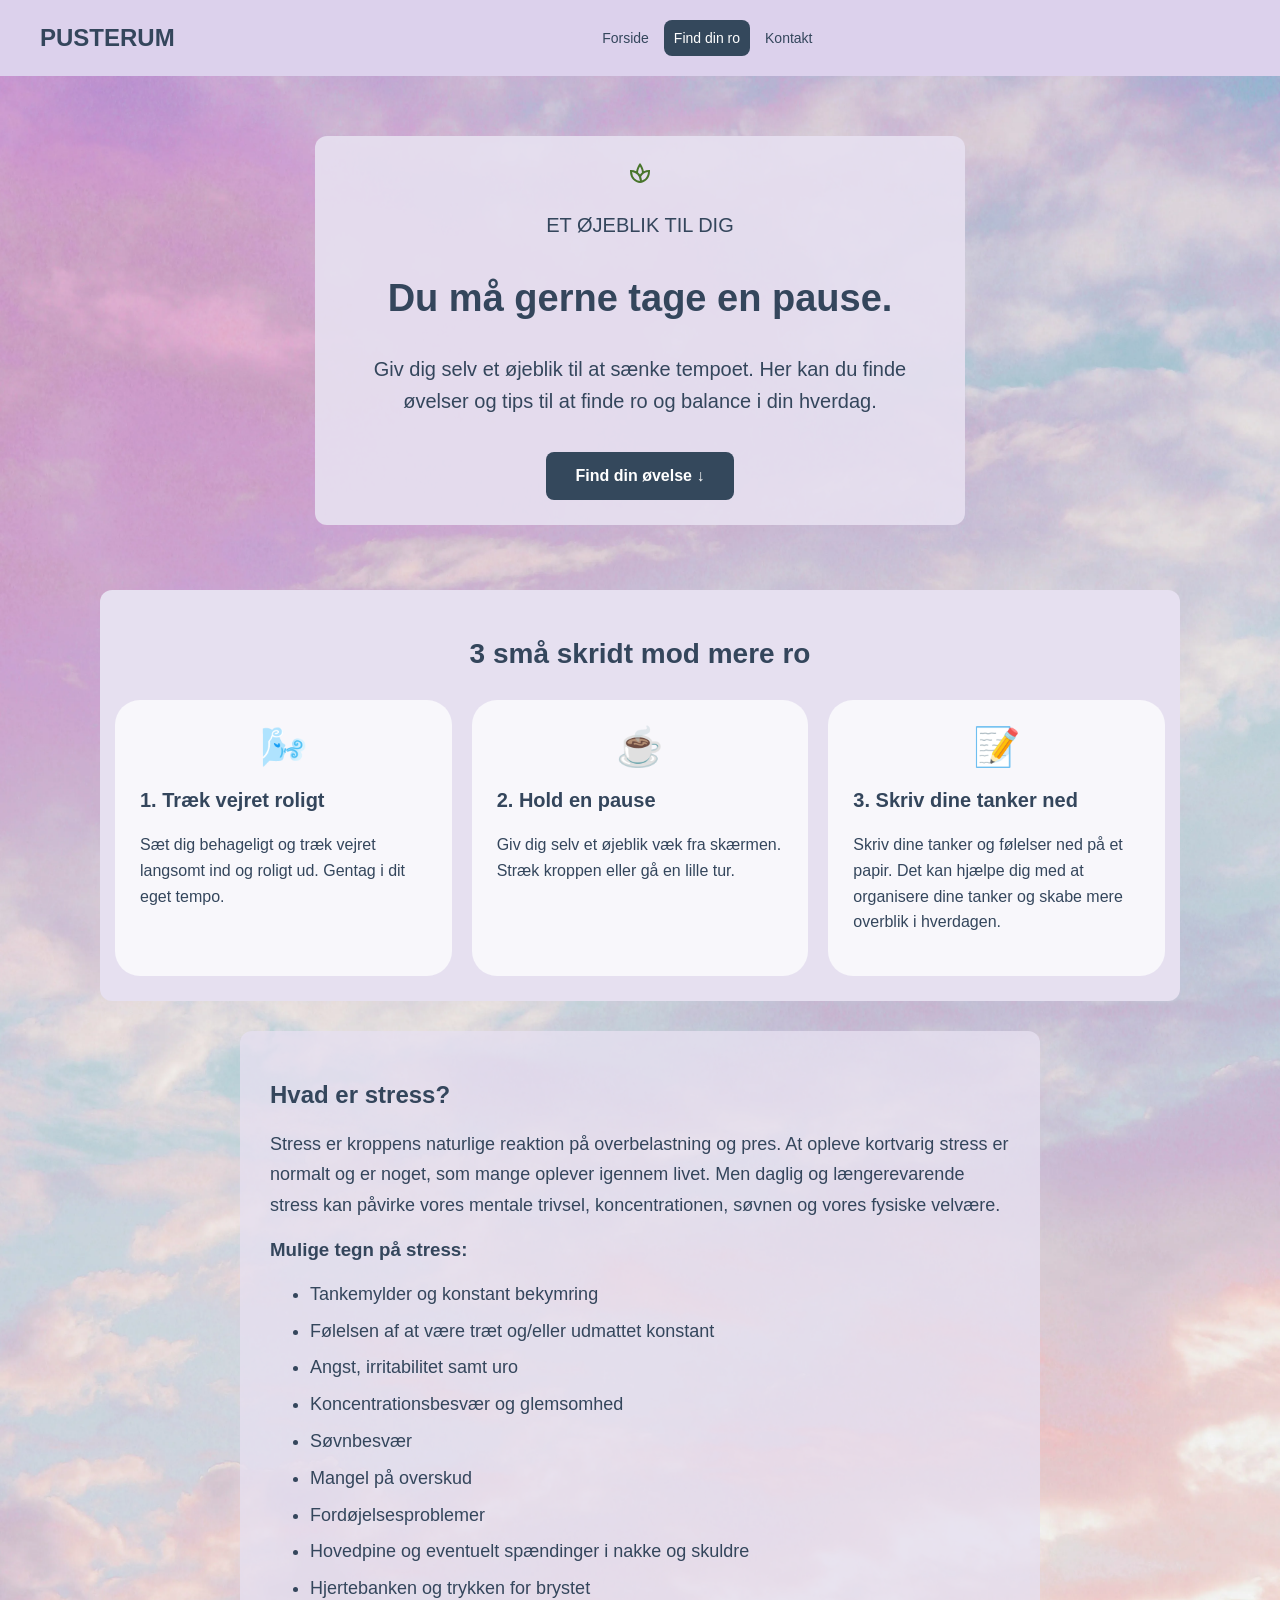
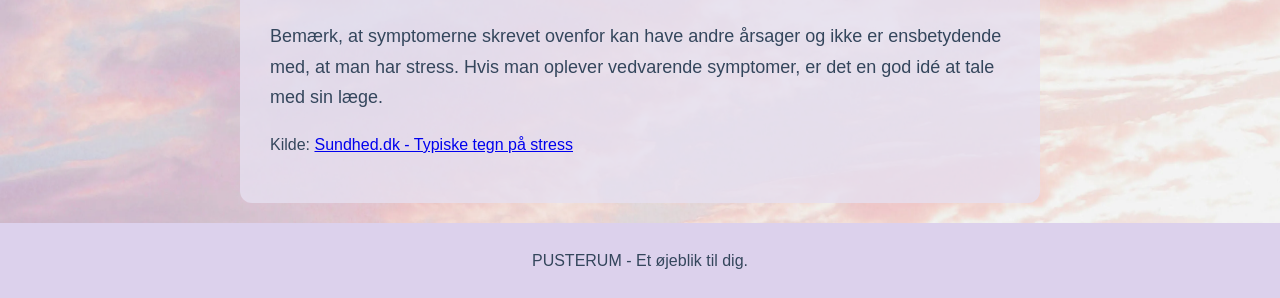
==== find-ro.html @ 78912698 "Add files via upload" ====
<!DOCTYPE html>
<html lang="da">
<head>
    <meta charset="UTF-8">
    <meta name="viewport" content="width=device-width, initial-scale=1.0">
    <title>Find din ro | PUSTERUM</title>
    <link rel="stylesheet" href="css/style.css">
    <meta name="description" content="Find ro med PUSTERUM. Udforsk enkle øvelser, bliv klogere på hvad stress er og få inspiration til at lære at tage små pauser i hverdagen.">
</head>
<body>

    <header>
        <a href="index.html" class="logo">PUSTERUM</a>

        <nav aria-label="Hovednavigation">
            <ul>
                <li><a href="index.html">Forside</a></li>
                <li><a href="find-ro.html" aria-current="page">Find din ro</a></li>
                <li><a href="kontakt.html">Kontakt</a></li>
            </ul>
        </nav>
    </header>

    <main class="find-ro-main">
        <section class="hero find-ro-hero">
            <div class="find-ro-tekst">
            <img src="images/roblad.svg.svg" alt="" class="ro-blad" width="24" height="24">
            <p class="hero-overtekst">ET ØJEBLIK TIL DIG</p>
            <h1>Du må gerne tage en pause.</h1>
            <p>Giv dig selv et øjeblik til at sænke tempoet. Her kan du finde øvelser og tips til at finde ro og balance i din hverdag.</p>
            <a href="#øvelser" class="button">Find din øvelse ↓</a>
            </div>
        </section>

        <section class="intro øvelser-sektion" id="øvelser">
            <h2>3 små skridt mod mere ro</h2>

            <div class="øvelser">

                <div class="øvelse-kort">
                    <span class="øvelse-ikon" aria-hidden="true">🌬️</span>
                    <h3>1. Træk vejret roligt</h3>
                    <p>Sæt dig behageligt og træk vejret langsomt ind og roligt ud. Gentag i dit eget tempo.</p>
                    </div>

                <div class="øvelse-kort">
                    <span class="øvelse-ikon" aria-hidden="true">☕</span>
                    <h3>2. Hold en pause</h3>
                    <p>Giv dig selv et øjeblik væk fra skærmen. Stræk kroppen eller gå en lille tur.</p>
                    </div>

                <div class="øvelse-kort">
                    <span class="øvelse-ikon" aria-hidden="true">📝</span>
                    <h3>3. Skriv dine tanker ned</h3>
                    <p>Skriv dine tanker og følelser ned på et papir. Det kan hjælpe dig med at organisere dine tanker og skabe mere overblik i hverdagen.</p>
                </div>

            </div>

        </section>
        <section class="stress-info">
            <h2> Hvad er stress?</h2>
            <p> Stress er kroppens naturlige reaktion på overbelastning og pres. At opleve kortvarig stress er normalt og er noget, som mange oplever igennem livet. Men daglig og længerevarende stress kan påvirke vores mentale trivsel, koncentrationen, søvnen og vores fysiske velvære.</p>
            
            <h3>Mulige tegn på stress:</h3>
            <ul>
                <li>Tankemylder og konstant bekymring</li>
                <li>Følelsen af at være træt og/eller udmattet konstant</li>
                <li>Angst, irritabilitet samt uro</li>
                <li>Koncentrationsbesvær og glemsomhed</li>
                <li>Søvnbesvær</li>
                <li>Mangel på overskud</li>
                <li>Fordøjelsesproblemer</li>
                <li>Hovedpine og eventuelt spændinger i nakke og skuldre</li>
                <li>Hjertebanken og trykken for brystet</li>
            </ul>
            <p> Bemærk, at symptomerne skrevet ovenfor kan have andre årsager og ikke er ensbetydende med, at man har stress. Hvis man oplever vedvarende symptomer, er det en god idé at tale med sin læge.</p>
            <p class="stress-kilde">
                Kilde:
                <a href="https://www.sundhed.dk/borger/trivsel/bedre-trivsel/stress/er-du-stresset-saadan-genkender-du-dine-tegn/">
                    Sundhed.dk - Typiske tegn på stress
                </a>
            </p>
        </section>
    </main>
<footer>
    <p>PUSTERUM - Et øjeblik til dig.</p>
</footer>

</body>
</html>
---- css/style.css ----
body {
    background-color: #f8f7fb;
    color: #34465c;
    font-family: Arial, sans-serif;
    margin: 0;
}

h1 {
    font-size: 36px;
}

p {
    font-size: 18px;
    line-height: 1.6;
}

header {
    display: flex;
    justify-content: space-between;
    align-items: center;
    padding: 20px 40px;
    background-color: #dcd1ec;
}

.logo {
    font-size: 24px;
    font-weight: bold;
    color: #34465c;
    text-decoration: none;
}

nav ul {
    display: flex;
    gap: 30px;
    list-style: none;
    margin: 0;
    padding: 0;
}

nav a {
    display: inline-block;
    color: #34465c;
    text-decoration: none;
    font-size: 16px;
    padding: 10px 15px;
    border-radius: 8px;
}
nav a:hover {
    background-color: #b9a7d2;
    color: #34465c;
}

nav a[aria-current="page"] {
    color: #ffffff;
    background-color: #34485c;
}

nav a:focus-visible,
.logo:focus-visible {
    outline: 3px solid #34485c;
    outline-offset: 4px;
}

main {
    padding: 40px 20px;
}

.hero {
    max-width: 800px;
    margin: 0 auto;
    padding: 80px 0px;
    text-align: center;
}           

.hero h1 {
    font-size: clamp(32px, 5vw, 48px);
    line-height: 1.2;
}       

.hero p {
    font-size: 20px;
    margin-bottom: 35px;
}

.button {
    display: inline-block;
    background-color: #34485c;
    color: #ffffff;
    padding: 15px 30px;
    border-radius: 8px;
    text-decoration: none;
    font-weight: bold;
}

.button:hover {
    background-color: #4d6380;
}

.intro {
    max-width: 800px;
    margin: 0 auto;
    padding: 40px 25px;
    background-color: #e6e0f0;
    border-radius: 12px;
    text-align: center;
}

.intro h2 {
    font-size: 28px;
    color: #34465c;
}

.intro h3 {
    font-size: 24px;
    color: #34465c;
}

.intro p {
    font-size: 18px;
    line-height: 1.6;
}

.øvelser {
   display: grid;
    grid-template-columns: repeat(3, 1fr);
    gap: 20px;
    margin-top: 30px;
}

.øvelse-kort {
  background-color: #f8f7fb;
  padding: 25px;
  border-radius: 25px;
  text-align: left;
}

.øvelse-kort h3 {
    font-size: 20px;
    color: #34465c;
}

.øvelse-kort p {
    font-size: 16px;
    line-height: 1.6;
}

@media (max-width: 700px) {
    .øvelser {
        grid-template-columns: 1fr;
    }

    .øvelser-sektion h2 {
        font-size: 26px;
        line-height: 1.3;
    }
}

.kontakt {
    max-width: 600px;
    margin: 0 auto;
    padding: 40px;
    background-color: #e6e0f0;
    border-radius: 12px;
}

.kontakt h2 {
    text-align: center;
    font-size: 28px;
}

.kontakt form {
    display: flex;
    flex-direction: column;
    gap: 12px;
}

.kontakt label {
    font-weight: bold;
}

.kontakt input,
.kontakt textarea {
    padding: 12px;
    border: 2px solid #34485c;
    border-radius: 8px;
    background-color: #ffffff;
    color: #34465c;
    font: inherit;
    width: 100%;
    box-sizing: border-box;
}

.kontakt input:focus-visible,
.kontakt textarea:focus-visible {
    outline: 3px solid #34465c;
    outline-offset: 3px;
}

.kontakt button {
    background-color: #34465c;
    color: #ffffff;
    padding: 15px;
    border: none;
    border-radius: 8px;
    font-size: 16px;
    font-weight: bold;
    cursor: pointer;
}

.kontakt button:hover {
    background-color: #4d6380;
}

.kontakt button:focus-visible {
    outline: 3px solid #34465c;
    outline-offset: 4px;
}

.formular-info {
    text-align: center;
    margin-top: 20px;
    font-size: 14px;
}

@media (max-width: 600px) {
    header {
        flex-direction: column;
        gap: 15px;
        padding: 20px 15px;
    }
}

nav {
    width: 100%;
}

nav ul {
    flex-wrap: wrap;
    justify-content: center;
    gap: 5px;
}

nav a {
    padding: 10px;
    font-size: 14px;
}

main {
    padding: 20px 15px;
}

.hero {
    padding: 60px 20px 30px;
}

.hero h1 {
    font-size: 32px;
}

.hero p {
    font-size: 16px;
}

.button {
    max-width: 100%;
    box-sizing: border-box;
    text-align: center;
}

.intro {
    padding: 25px 15px;
}

.forside-billede {
    display: block;
    width: 90%;
    max-width: 1200px;
    margin: 20px auto 30px;
    object-fit: cover;
    margin: 0 auto 30px;
    border-radius: 12px;
}

.forside-billede img {
    width: 100%;
    height: 420px;
    object-fit: cover;
    display: block;
    border-radius: 20px;
}

.forside-hero {
    max-width: none;
    min-height: 500px;
    box-sizing: border-box;
    padding: 40px 24px 70px;

    background-image: url('../images/calmocean.webp');

    background-size: cover;
    background-position: center;
    background-repeat: no-repeat;
    border-radius: 0;
    margin-bottom: 25px;

    display: flex;
    flex-direction: column;
    justify-content: flex-start;
    align-items: center;
    text-align: center;
}

.forside-tekst {
    max-width: 650px;
    margin: 0 auto;
    padding: 30px;
    background-color: rgba(230, 224, 240, 0.80);
    border-radius: 12px;
    text-align: center;
}

.forside-tekst .hero-overtekst {
    font-size: 14px;
    font-weight: 400;
}

.forside-tekst .forside-undertekst {
    font-size: 20px;
    line-height: 1.6;
    font-weight: 400;
    color: #34465c;
    margin: 0 auto 30px;
}

.forside-hero h1 {
    font-weight: 700;
}

.forside-hero p {
    font-weight: 600;
    max-width: 680px;
}

.forside-main {
    padding-top: 0;
    padding-left: 0;
    padding-right: 0;
}

@media (max-width: 600px) {
    .forside-hero {
        padding-top: 15px;
    }

    .forside-hero h1 {
        margin-bottom: 10px;
    }

    .forside-hero p {
        margin-top: 0;
        margin-bottom: 15px;
    }
}

.øvelser-sektion {
    max-width: 1050px;
}

.stress-info {
    max-width: 800px;
    margin: 30px auto 0;
    padding: 30px;
    background-color: rgba(230, 224, 240, 0.80);
    border-radius: 12px;
    box-sizing: border-box;
}

.stress-info p {
    font-size: 18px;
    line-height: 1.7;
    color: #34465c;
}

.stress-info .stress-kilde {
    font-size: 16px;
    line-height: 1.5;
    margin-top: 20px;
}

.stress-info li {
    font-size: 18px;
    line-height: 1.6;
    margin-bottom: 8px;
}

.find-ro-hero {
    max-width: none;
    min-height: 420px;
    padding: 40px 20px;
    box-sizing: border-box;
    margin: 0 auto 25px;
    border-radius: 16px;

    display: flex;
    justify-content: center;
    align-items: center;
}

.find-ro-main {
    background-image: url("../images/lillahimmel.webp");
    background-size: cover;
    background-position: center;
    background-repeat: no-repeat;
}

.find-ro-tekst {
    max-width: 600px;
    padding: 25px;
    background-color: rgba(230, 224, 240, 0.92);
    border-radius: 12px;
}

.find-ro-tekst p {
    font-size: 20px;
    line-height: 1.6;
}

.find-ro-tekst h1 {
    font-size: 38px;
    line-height: 1.2;
}

.øvelse-ikon {
    display: block;
    font-size: 38px;
    text-align: center;
    margin-bottom: 15px;
}

.kontakt-hero {
    max-width: 800px;
    min-height: auto;
    padding: 35px 20px 25px;
    margin-bottom: 25px;
}

.kontakt-layout {
    display: grid;
    grid-template-columns: 1fr 1fr;
    gap: 30px;
    max-width: 1100px;
    margin: 0 auto;
    align-items: stretch;
}

.kontakt-layout .kontakt {
    width: 100%;
    max-width: none;
    margin: 0;
    box-sizing: border-box;
}

.kontakt-billede {
    display: block;
    width: 100%;
    height: 100%;
    max-height: 600px;
    object-fit: cover;
    border-radius: 12px;
}

@media (max-width: 700px) {
    .kontakt-layout {
        grid-template-columns: 1fr;
    }

    .kontakt-billede {
        height: 260px;
    }
}

footer {
    background-color: #dcd1ec;
    color: #34465c;
    text-align: center;
    padding: 25px 15px;
}

footer p {
    margin: 0;
    font-size: 16px;
}
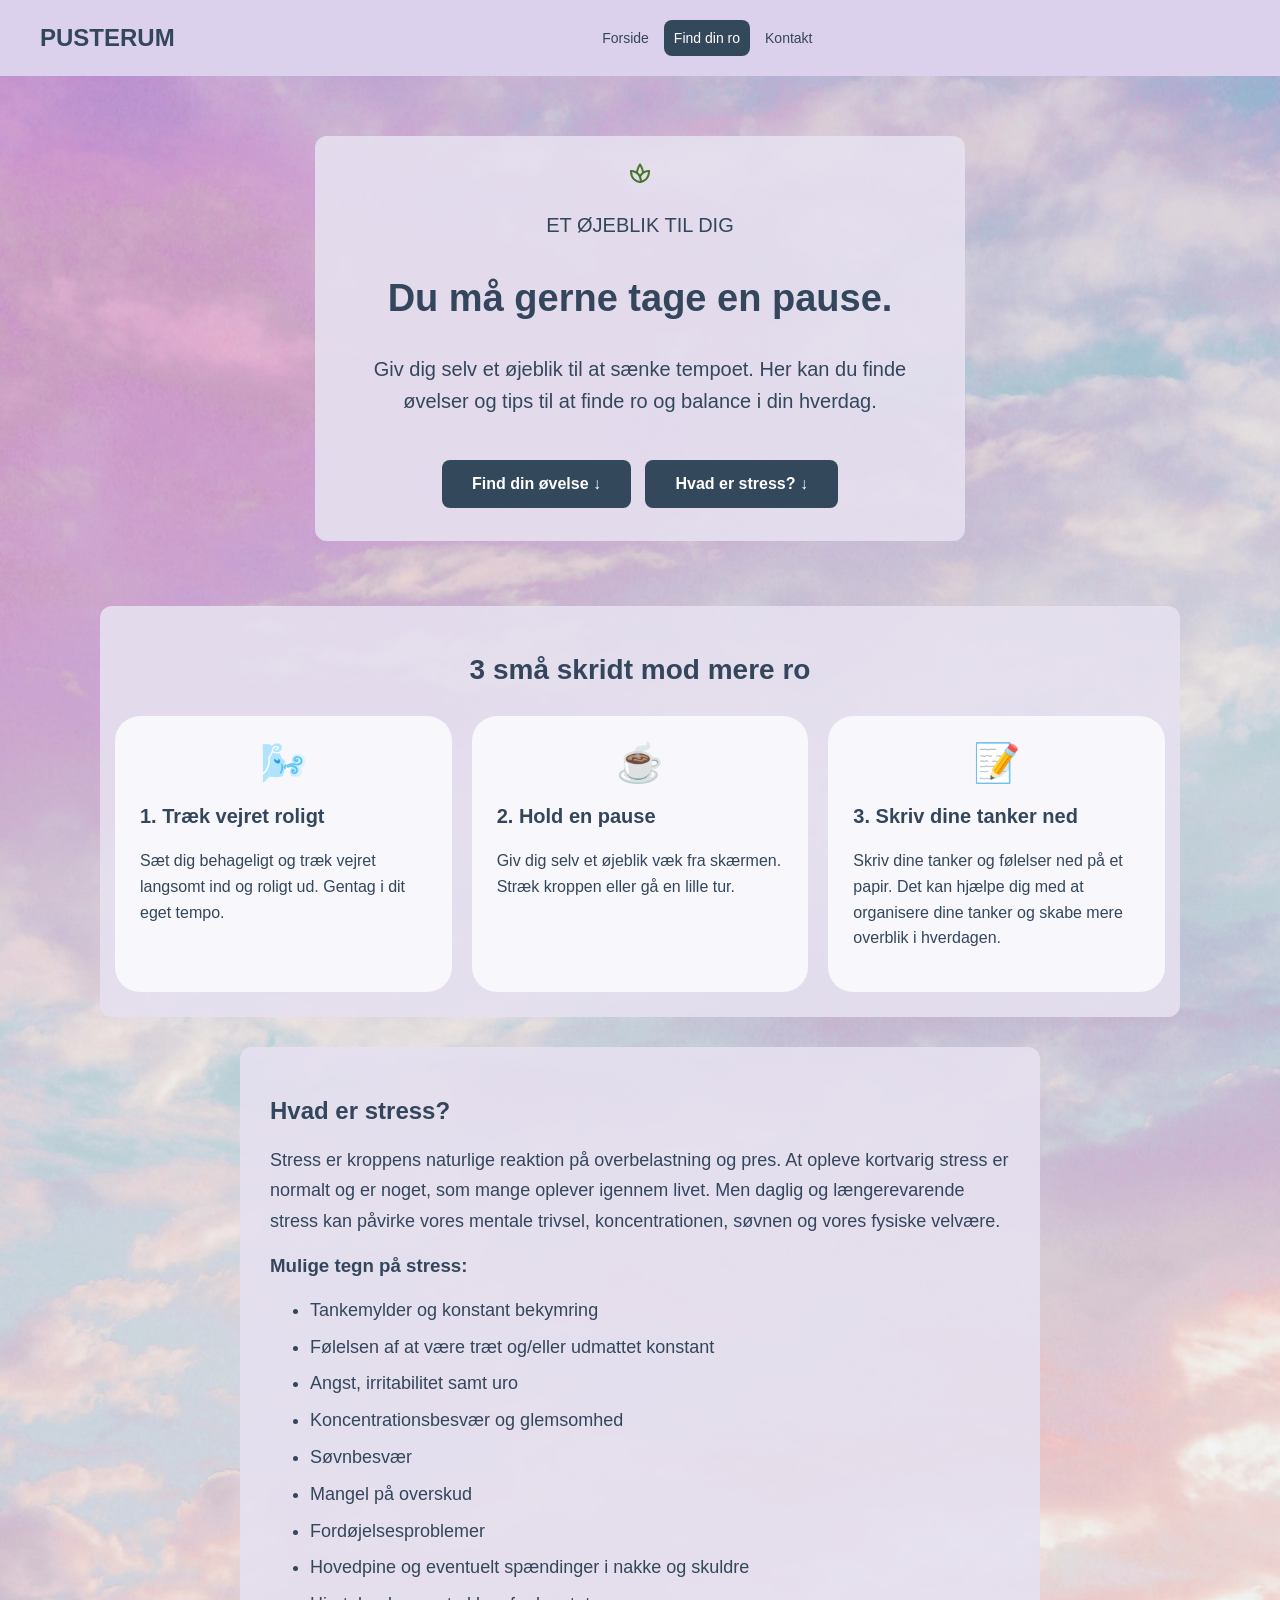
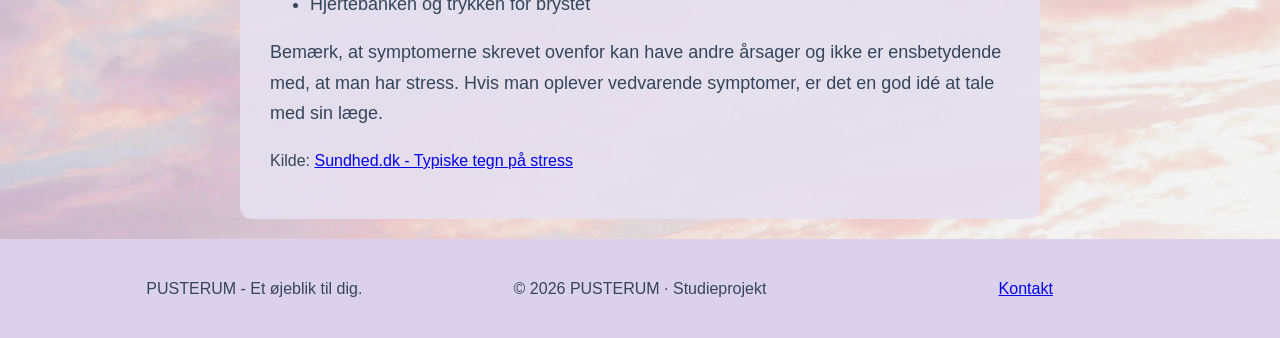
==== commit d45f2b39: "Add files via upload" ====
--- a/find-ro.html
+++ b/find-ro.html
@@ -29,6 +29,7 @@
             <h1>Du må gerne tage en pause.</h1>
             <p>Giv dig selv et øjeblik til at sænke tempoet. Her kan du finde øvelser og tips til at finde ro og balance i din hverdag.</p>
             <a href="#øvelser" class="button">Find din øvelse ↓</a>
+            <a href="#stress" class="button">Hvad er stress? ↓</a>
             </div>
         </section>
 
@@ -58,7 +59,7 @@
             </div>
 
         </section>
-        <section class="stress-info">
+        <section class="stress-info" id="stress">
             <h2> Hvad er stress?</h2>
             <p> Stress er kroppens naturlige reaktion på overbelastning og pres. At opleve kortvarig stress er normalt og er noget, som mange oplever igennem livet. Men daglig og længerevarende stress kan påvirke vores mentale trivsel, koncentrationen, søvnen og vores fysiske velvære.</p>
             
@@ -85,6 +86,8 @@
     </main>
 <footer>
     <p>PUSTERUM - Et øjeblik til dig.</p>
+    <p>© 2026 PUSTERUM · Studieprojekt</p>
+    <p><a href="kontakt.html">Kontakt</a></p>
 </footer>
 
 </body>
--- a/css/style.css
+++ b/css/style.css
@@ -96,11 +96,15 @@
     background-color: #4d6380;
 }
 
+.find-ro-tekst .button {
+    margin: 8px 5px;
+}
+
 .intro {
     max-width: 800px;
     margin: 0 auto;
     padding: 40px 25px;
-    background-color: #e6e0f0;
+    background-color: rgba(230, 224, 240, 0.90);
     border-radius: 12px;
     text-align: center;
 }
@@ -291,21 +295,15 @@
 
 .forside-hero {
     max-width: none;
-    min-height: 500px;
+    min-height: auto;
     box-sizing: border-box;
     padding: 40px 24px 70px;
-
-    background-image: url('../images/calmocean.webp');
-
-    background-size: cover;
-    background-position: center;
-    background-repeat: no-repeat;
     border-radius: 0;
     margin-bottom: 25px;
 
     display: flex;
     flex-direction: column;
-    justify-content: flex-start;
+    justify-content: center;
     align-items: center;
     text-align: center;
 }
@@ -314,7 +312,7 @@
     max-width: 650px;
     margin: 0 auto;
     padding: 30px;
-    background-color: rgba(230, 224, 240, 0.80);
+    background-color: rgba(230, 224, 240, 0.90);
     border-radius: 12px;
     text-align: center;
 }
@@ -345,6 +343,11 @@
     padding-top: 0;
     padding-left: 0;
     padding-right: 0;
+
+    background-image: url("../images/calmocean.webp");
+    background-size: cover;
+    background-position: center bottom;
+    background-repeat: no-repeat;
 }
 
 @media (max-width: 600px) {
@@ -370,7 +373,7 @@
     max-width: 800px;
     margin: 30px auto 0;
     padding: 30px;
-    background-color: rgba(230, 224, 240, 0.80);
+    background-color: rgba(230, 224, 240, 0.90);
     border-radius: 12px;
     box-sizing: border-box;
 }
@@ -416,7 +419,7 @@
 .find-ro-tekst {
     max-width: 600px;
     padding: 25px;
-    background-color: rgba(230, 224, 240, 0.92);
+    background-color: rgba(230, 224, 240, 0.90);
     border-radius: 12px;
 }
 
@@ -440,8 +443,12 @@
 .kontakt-hero {
     max-width: 800px;
     min-height: auto;
-    padding: 35px 20px 25px;
-    margin-bottom: 25px;
+    padding: 35px 20px 10px;
+    margin-bottom: 5px;
+}
+
+.kontakt-hero p {
+    margin-bottom: 0;
 }
 
 .kontakt-layout {
@@ -482,11 +489,49 @@
 footer {
     background-color: #dcd1ec;
     color: #34465c;
-    text-align: center;
     padding: 25px 15px;
+
+    display: grid;
+    grid-template-columns: 1fr auto 1fr;
+    align-items: center;
+    gap: 20px;
+    text-align: center;
 }
 
 footer p {
-    margin: 0;
+    margin: 12px 0;
     font-size: 16px;
+}
+
+.footer p:first-child {
+    text-align: left;
+}
+
+.footer p:last-child {
+    text-align: right;
+}
+
+.kontakt-oplysninger {
+    margin-top: 25px;
+    padding-top: 20px;
+    border-top: 1px solid #c5b8d9;
+}
+
+@media (max-width: 600px) {
+    footer {
+        grid-template-columns: 1fr;
+        gap: 12px;
+        padding: 15px 10px;
+    }
+
+    footer p {
+        margin: 0;
+        font-size: 13px;
+        line-height: 1.4;
+    }
+
+    footer p:first-child,
+    footer p:last-child {
+        text-align: center;
+    }
 }
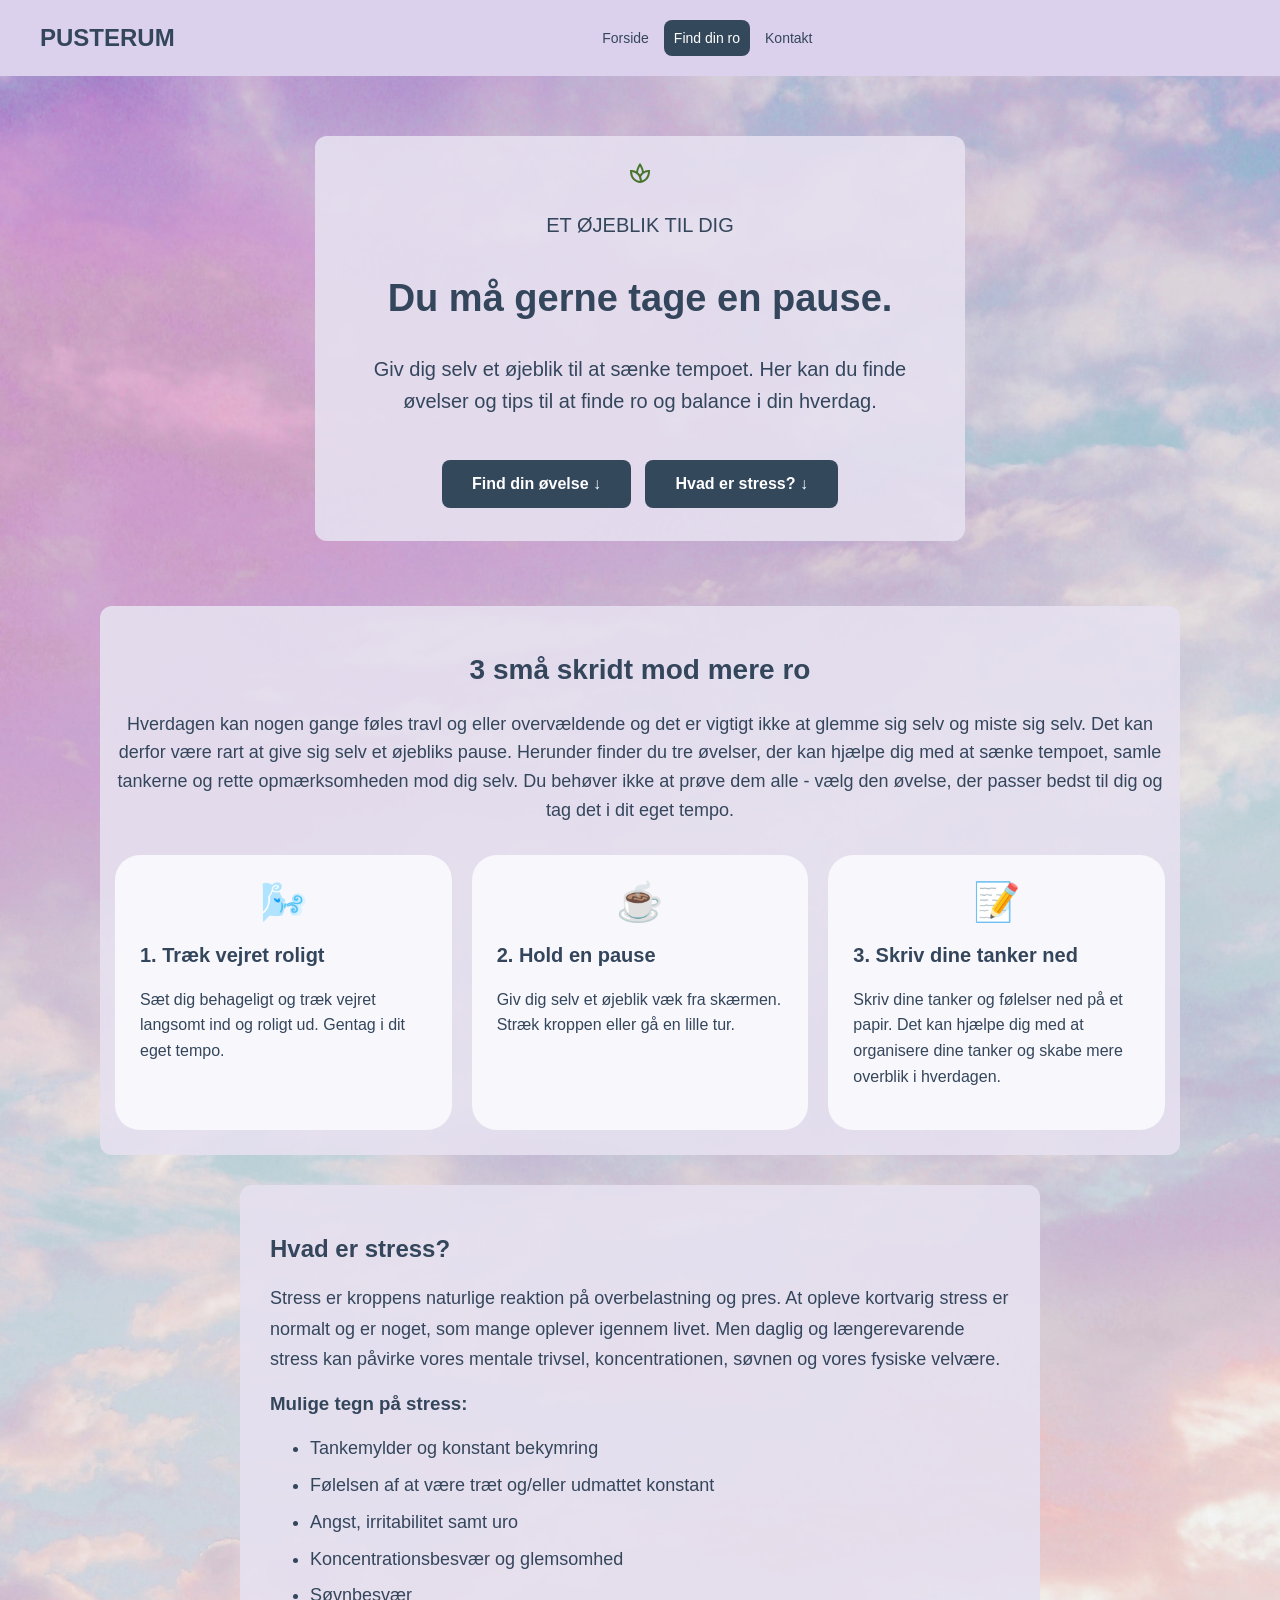
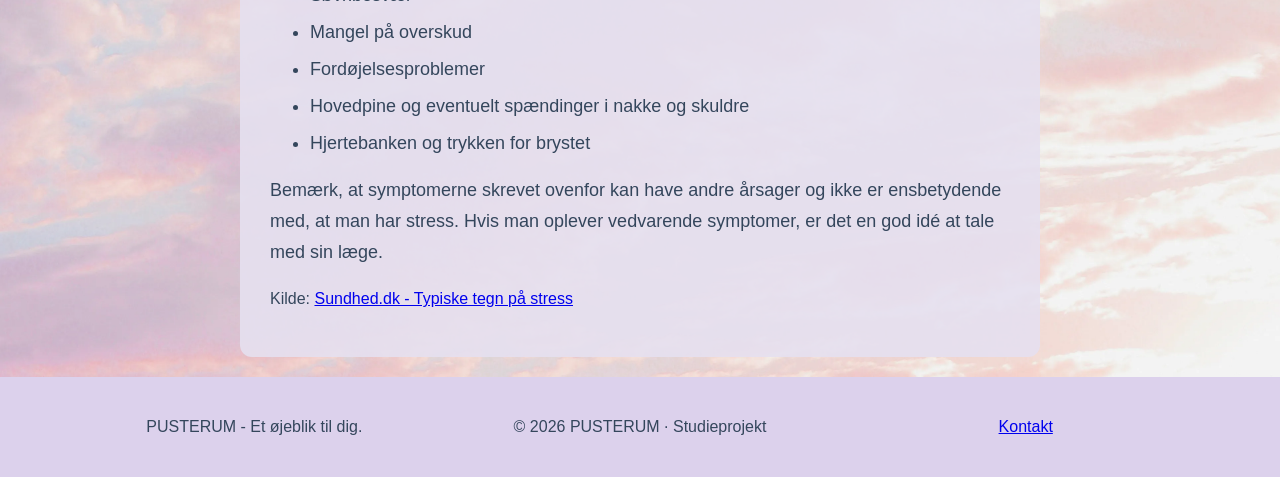
==== commit e9e9ddcc: "Add files via upload" ====
--- a/find-ro.html
+++ b/find-ro.html
@@ -35,6 +35,12 @@
 
         <section class="intro øvelser-sektion" id="øvelser">
             <h2>3 små skridt mod mere ro</h2>
+
+            <p class="øvelser-intro">
+                Hverdagen kan nogen gange føles travl og eller overvældende og det er vigtigt ikke at glemme sig selv og miste sig selv. Det kan derfor være rart at give sig selv et øjebliks pause.
+                Herunder finder du tre øvelser, der kan hjælpe dig med at sænke tempoet, samle tankerne og rette opmærksomheden mod dig selv.
+                Du behøver ikke at prøve dem alle - vælg den øvelse, der passer bedst til dig og tag det i dit eget tempo.
+            </p>
 
             <div class="øvelser">
 
